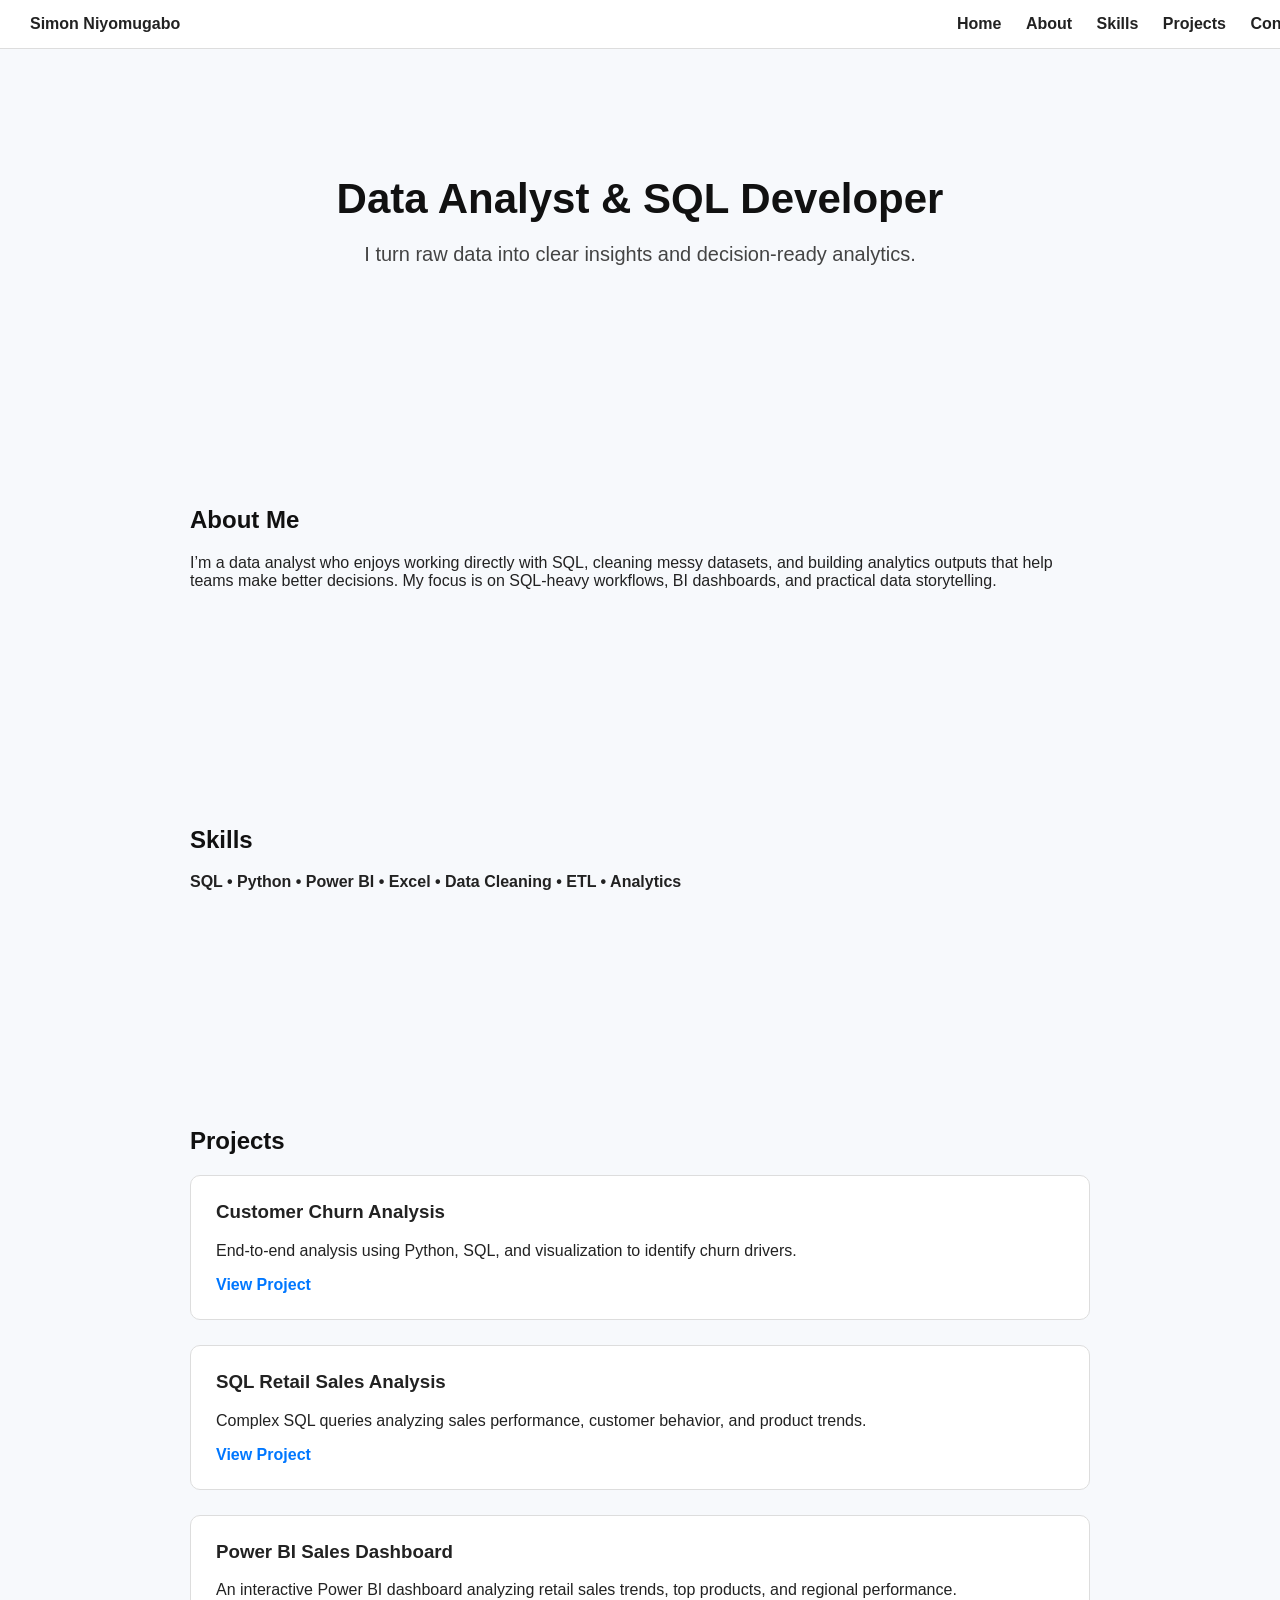
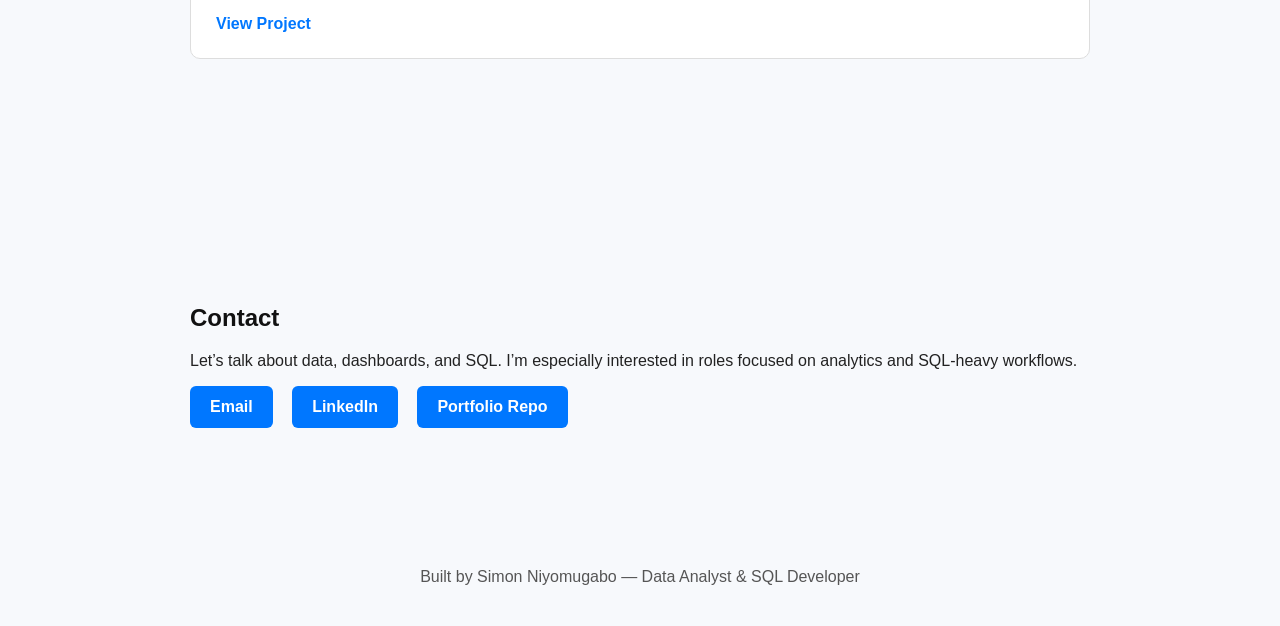
==== workspace.html @ 62934ad4 "Replace placeholder project with Power BI dashboard" ====
<!DOCTYPE html>
<html lang="en">
<head>
    <meta charset="UTF-8" />
    <meta name="viewport" content="width=device-width, initial-scale=1.0" />
    <title>Workspace | Simon Niyomugabo</title>

    <style>
        body {
            margin: 0;
            font-family: Arial, sans-serif;
            background: #f7f9fc;
            color: #222;
        }

        /* NAVBAR */
        nav {
            position: fixed;
            top: 0;
            width: 100%;
            background: white;
            border-bottom: 1px solid #ddd;
            padding: 15px 30px;
            z-index: 1000;
            display: flex;
            justify-content: space-between;
            align-items: center;
        }

        nav a {
            margin-left: 20px;
            text-decoration: none;
            color: #222;
            font-weight: bold;
        }

        nav a:hover {
            color: #0077ff;
        }

        /* SECTIONS */
        section {
            padding: 100px 40px;
            max-width: 900px;
            margin: auto;
        }

        h1, h2 {
            color: #111;
        }

        /* HERO */
        #hero {
            text-align: center;
            padding-top: 140px;
        }

        #hero h1 {
            font-size: 42px;
            margin-bottom: 10px;
        }

        #hero p {
            font-size: 20px;
            color: #444;
        }

        /* PROJECT CARDS */
        .project-card {
            background: white;
            padding: 25px;
            border-radius: 10px;
            border: 1px solid #ddd;
            margin-bottom: 25px;
        }

        .project-card h3 {
            margin-top: 0;
        }

        .project-card a {
            color: #0077ff;
            font-weight: bold;
            text-decoration: none;
        }

        .project-card a:hover {
            text-decoration: underline;
        }

        /* CONTACT BUTTONS */
        .contact-buttons a {
            display: inline-block;
            margin-right: 15px;
            padding: 12px 20px;
            background: #0077ff;
            color: white;
            border-radius: 6px;
            text-decoration: none;
            font-weight: bold;
        }

        .contact-buttons a:hover {
            background: #005fcc;
        }

        /* FOOTER */
        footer {
            text-align: center;
            padding: 40px;
            color: #555;
        }
    </style>
</head>

<body>

    <!-- NAVBAR -->
    <nav>
        <div><strong>Simon Niyomugabo</strong></div>
        <div>
            <a href="#hero">Home</a>
            <a href="#about">About</a>
            <a href="#skills">Skills</a>
            <a href="#projects">Projects</a>
            <a href="#contact">Contact</a>
        </div>
    </nav>

    <!-- HERO -->
    <section id="hero">
        <h1>Data Analyst & SQL Developer</h1>
        <p>I turn raw data into clear insights and decision‑ready analytics.</p>
    </section>

    <!-- ABOUT -->
    <section id="about">
        <h2>About Me</h2>
        <p>
            I’m a data analyst who enjoys working directly with SQL, cleaning messy datasets,
            and building analytics outputs that help teams make better decisions.
            My focus is on SQL‑heavy workflows, BI dashboards, and practical data storytelling.
        </p>
    </section>

    <!-- SKILLS -->
    <section id="skills">
        <h2>Skills</h2>
        <p><strong>SQL • Python • Power BI • Excel • Data Cleaning • ETL • Analytics</strong></p>
    </section>

    <!-- PROJECTS -->
    <section id="projects">
        <h2>Projects</h2>

        <div class="project-card">
            <h3>Customer Churn Analysis</h3>
            <p>End‑to‑end analysis using Python, SQL, and visualization to identify churn drivers.</p>
            <a href="https://github.com/niyonzansabandi-ai/customer-churn-analysis" class="btn">View Project</a>
        </div>

        <div class="project-card">
            <h3>SQL Retail Sales Analysis</h3>
            <p>Complex SQL queries analyzing sales performance, customer behavior, and product trends.</p>
            <a href="https://github.com/niyonzansabandi-ai/retail-sales-sql-analysis" class="btn">View Project</a>
        </div>

        <div class="project-card">
            <h3>Power BI Sales Dashboard</h3>
            <p>An interactive Power BI dashboard analyzing retail sales trends, top products, and regional performance.</p>
            <a href="https://github.com/niyonzansabandi-ai/powerbi-sales-dashboard" class="btn">View Project</a>
        </div>

 </section>

    <!-- CONTACT -->
    <section id="contact">
        <h2>Contact</h2>
        <p>
            Let’s talk about data, dashboards, and SQL.
            I’m especially interested in roles focused on analytics and SQL‑heavy workflows.
        </p>

        <div class="contact-buttons">
            <a href="mailto:niyonzansabandi.ai@gmail.com">Email</a>
            <a href="https://www.linkedin.com/in/nzansabandi-niyomugabo-5a28b7291">LinkedIn</a>
            <a href="https://github.com/niyonzansabandi-ai/portfolio-site-">Portfolio Repo</a>
        </div>
    </section>

    <!-- FOOTER -->
    <footer>
        Built by Simon Niyomugabo — Data Analyst & SQL Developer
    </footer>

</body>
</html>
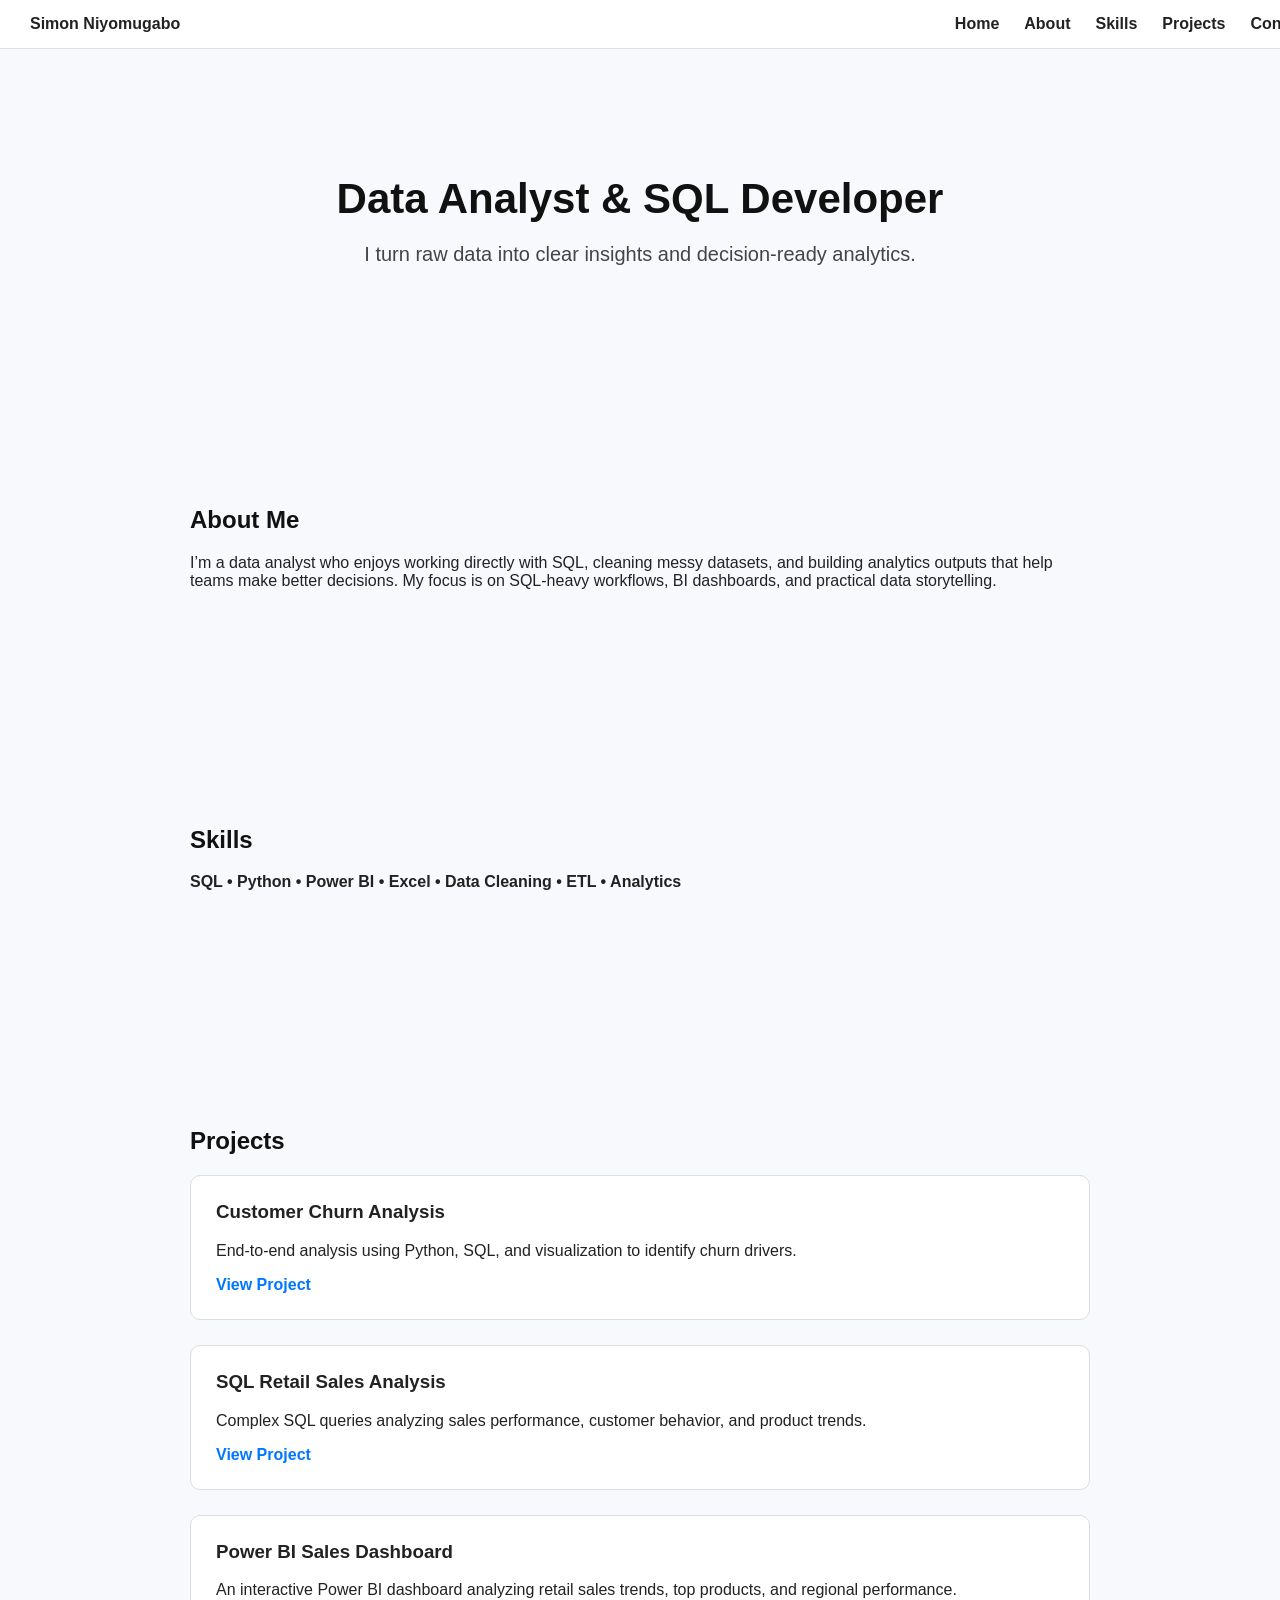
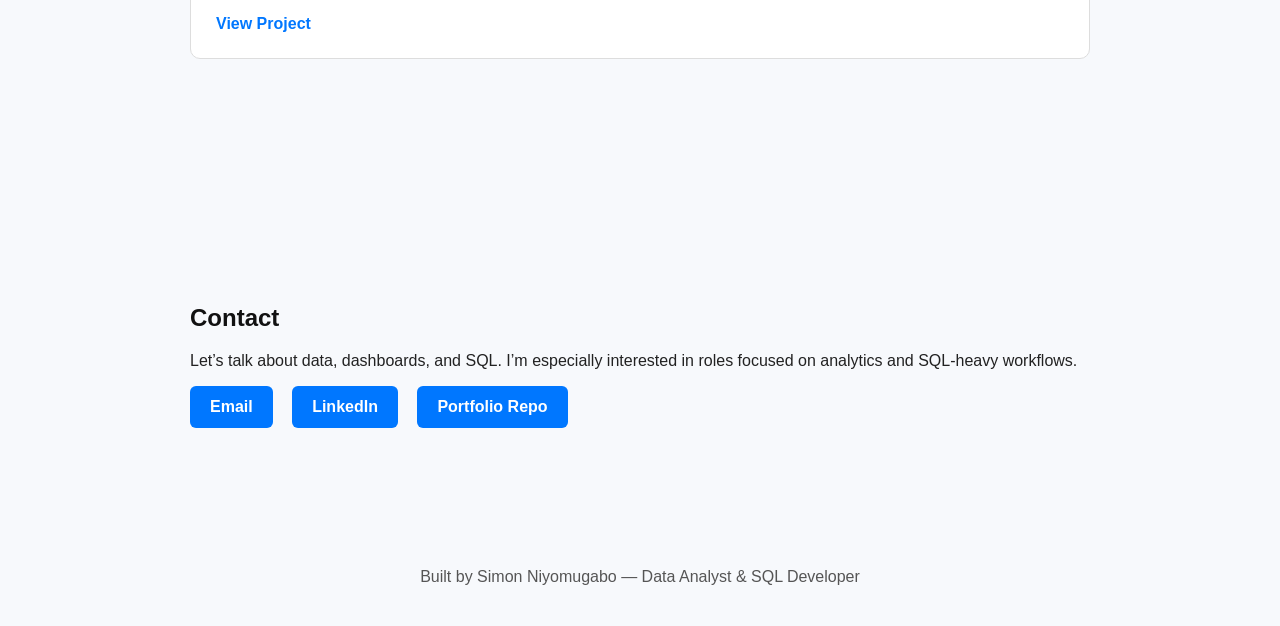
==== commit fe04317f: "Enhance navbar layout and styling" ====
--- a/workspace.html
+++ b/workspace.html
@@ -22,16 +22,22 @@
             border-bottom: 1px solid #ddd;
             padding: 15px 30px;
             z-index: 1000;
+
             display: flex;
             justify-content: space-between;
             align-items: center;
         }
 
+        nav .nav-links {
+            display: flex;
+            gap: 25px;
+        }
+
         nav a {
-            margin-left: 20px;
             text-decoration: none;
             color: #222;
             font-weight: bold;
+            white-space: nowrap;
         }
 
         nav a:hover {
@@ -118,7 +124,8 @@
     <!-- NAVBAR -->
     <nav>
         <div><strong>Simon Niyomugabo</strong></div>
-        <div>
+
+        <div class="nav-links">
             <a href="#hero">Home</a>
             <a href="#about">About</a>
             <a href="#skills">Skills</a>
@@ -171,7 +178,7 @@
             <a href="https://github.com/niyonzansabandi-ai/powerbi-sales-dashboard" class="btn">View Project</a>
         </div>
 
- </section>
+    </section>
 
     <!-- CONTACT -->
     <section id="contact">
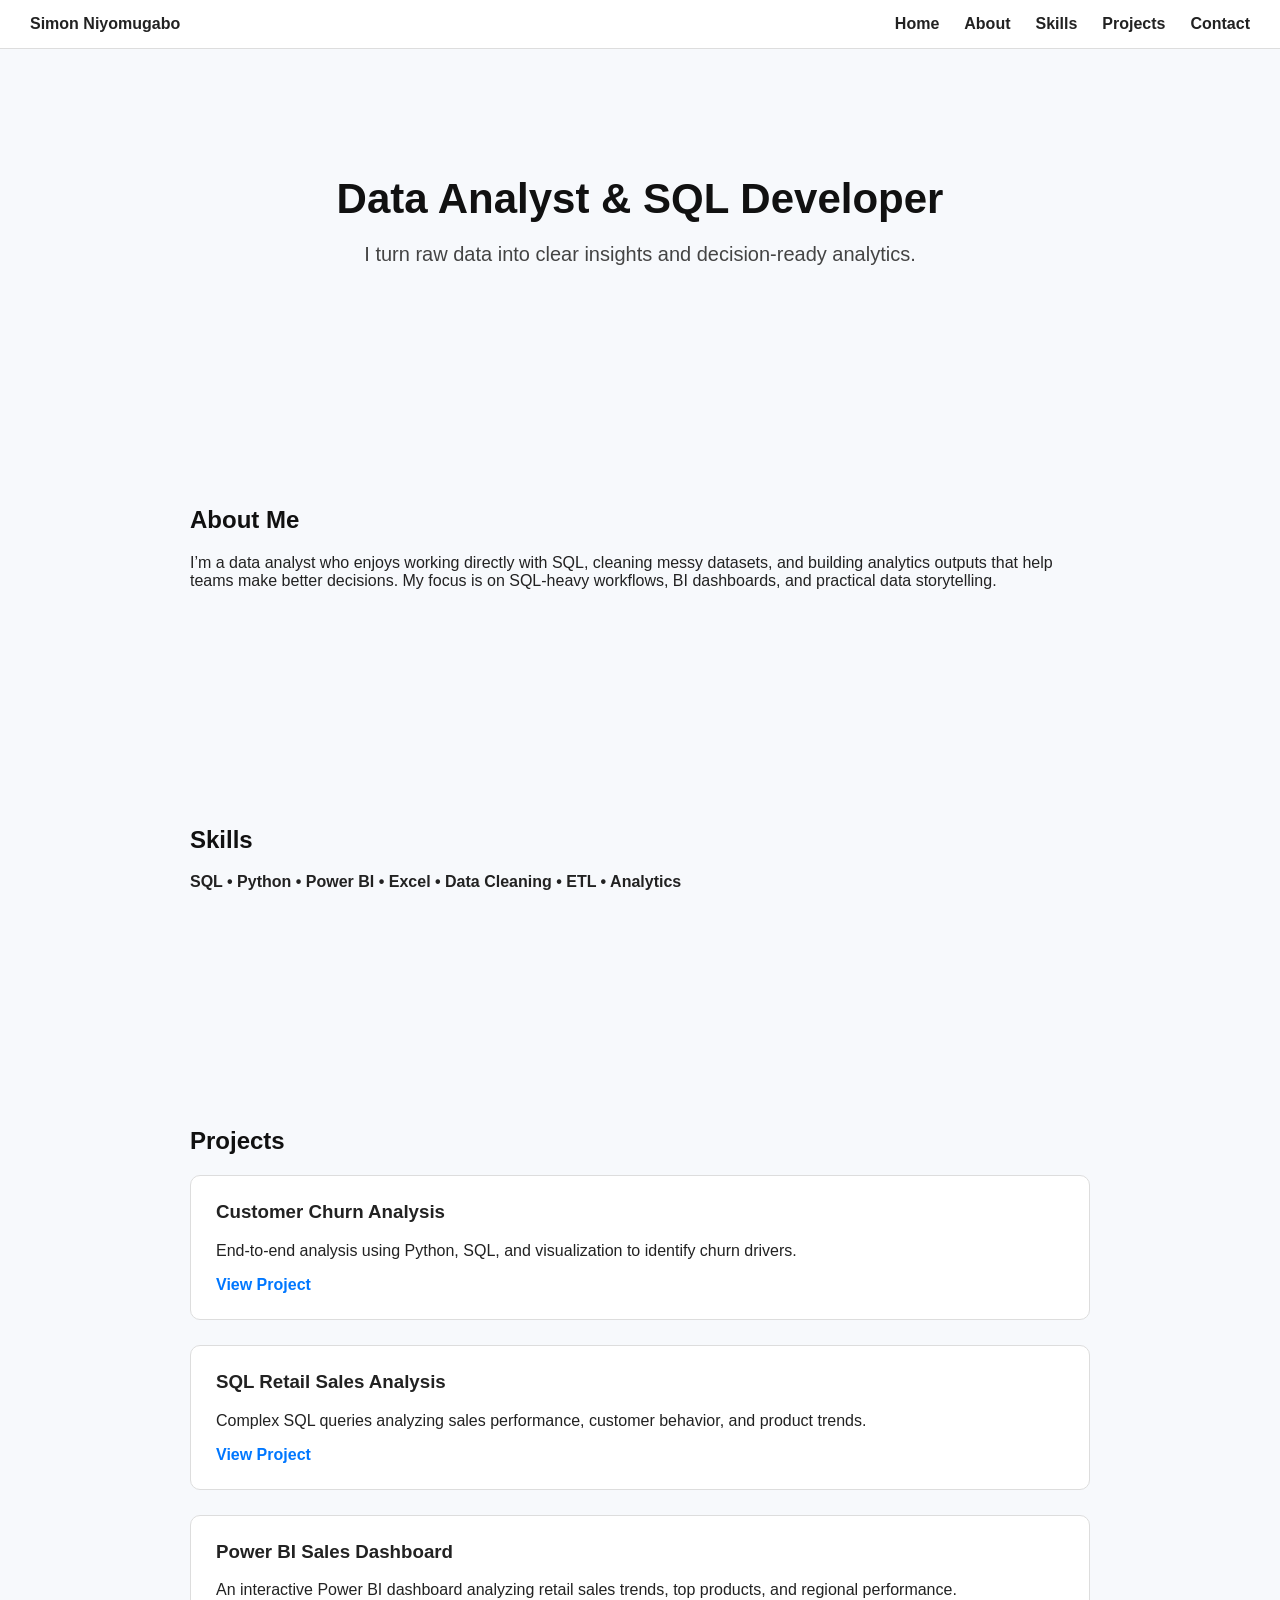
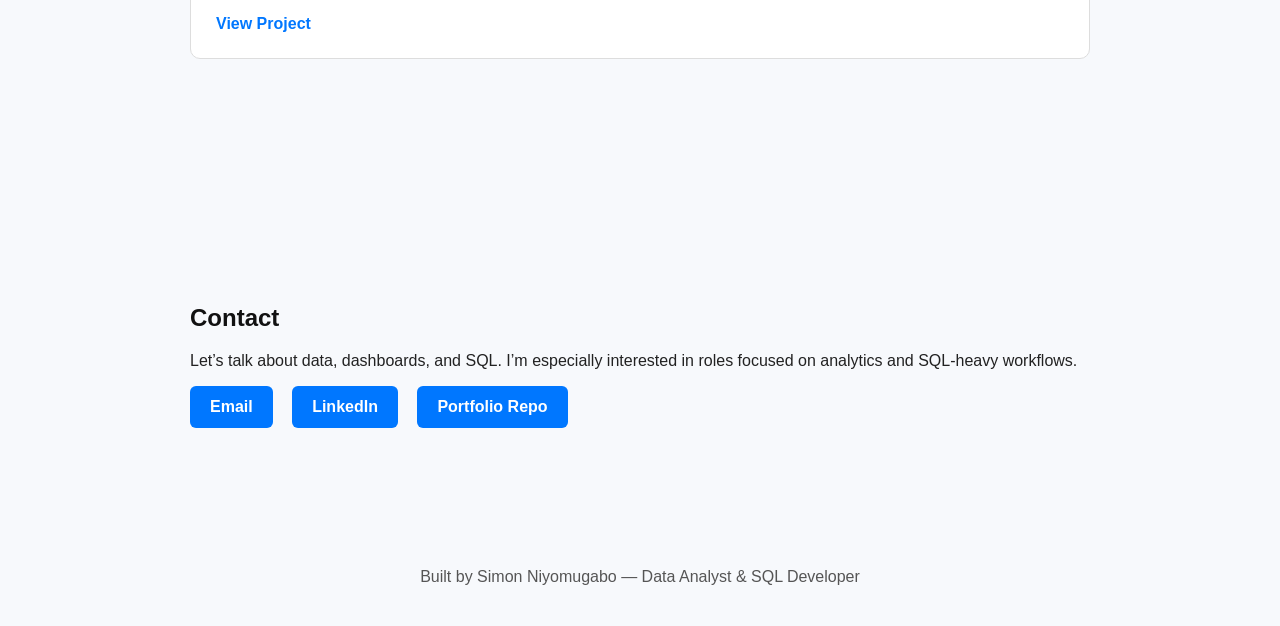
==== commit d110437c: "Fix navbar width and box-sizing properties" ====
--- a/workspace.html
+++ b/workspace.html
@@ -5,6 +5,11 @@
     <meta name="viewport" content="width=device-width, initial-scale=1.0" />
     <title>Workspace | Simon Niyomugabo</title>
 
+    <!-- CACHE-BUSTING -->
+    <meta http-equiv="Cache-Control" content="no-cache, no-store, must-revalidate" />
+    <meta http-equiv="Pragma" content="no-cache" />
+    <meta http-equiv="Expires" content="0" />
+
     <style>
         body {
             margin: 0;
@@ -17,7 +22,8 @@
         nav {
             position: fixed;
             top: 0;
-            width: 100%;
+            width: 100%;              /* FIXED */
+            box-sizing: border-box;   /* FIXED */
             background: white;
             border-bottom: 1px solid #ddd;
             padding: 15px 30px;
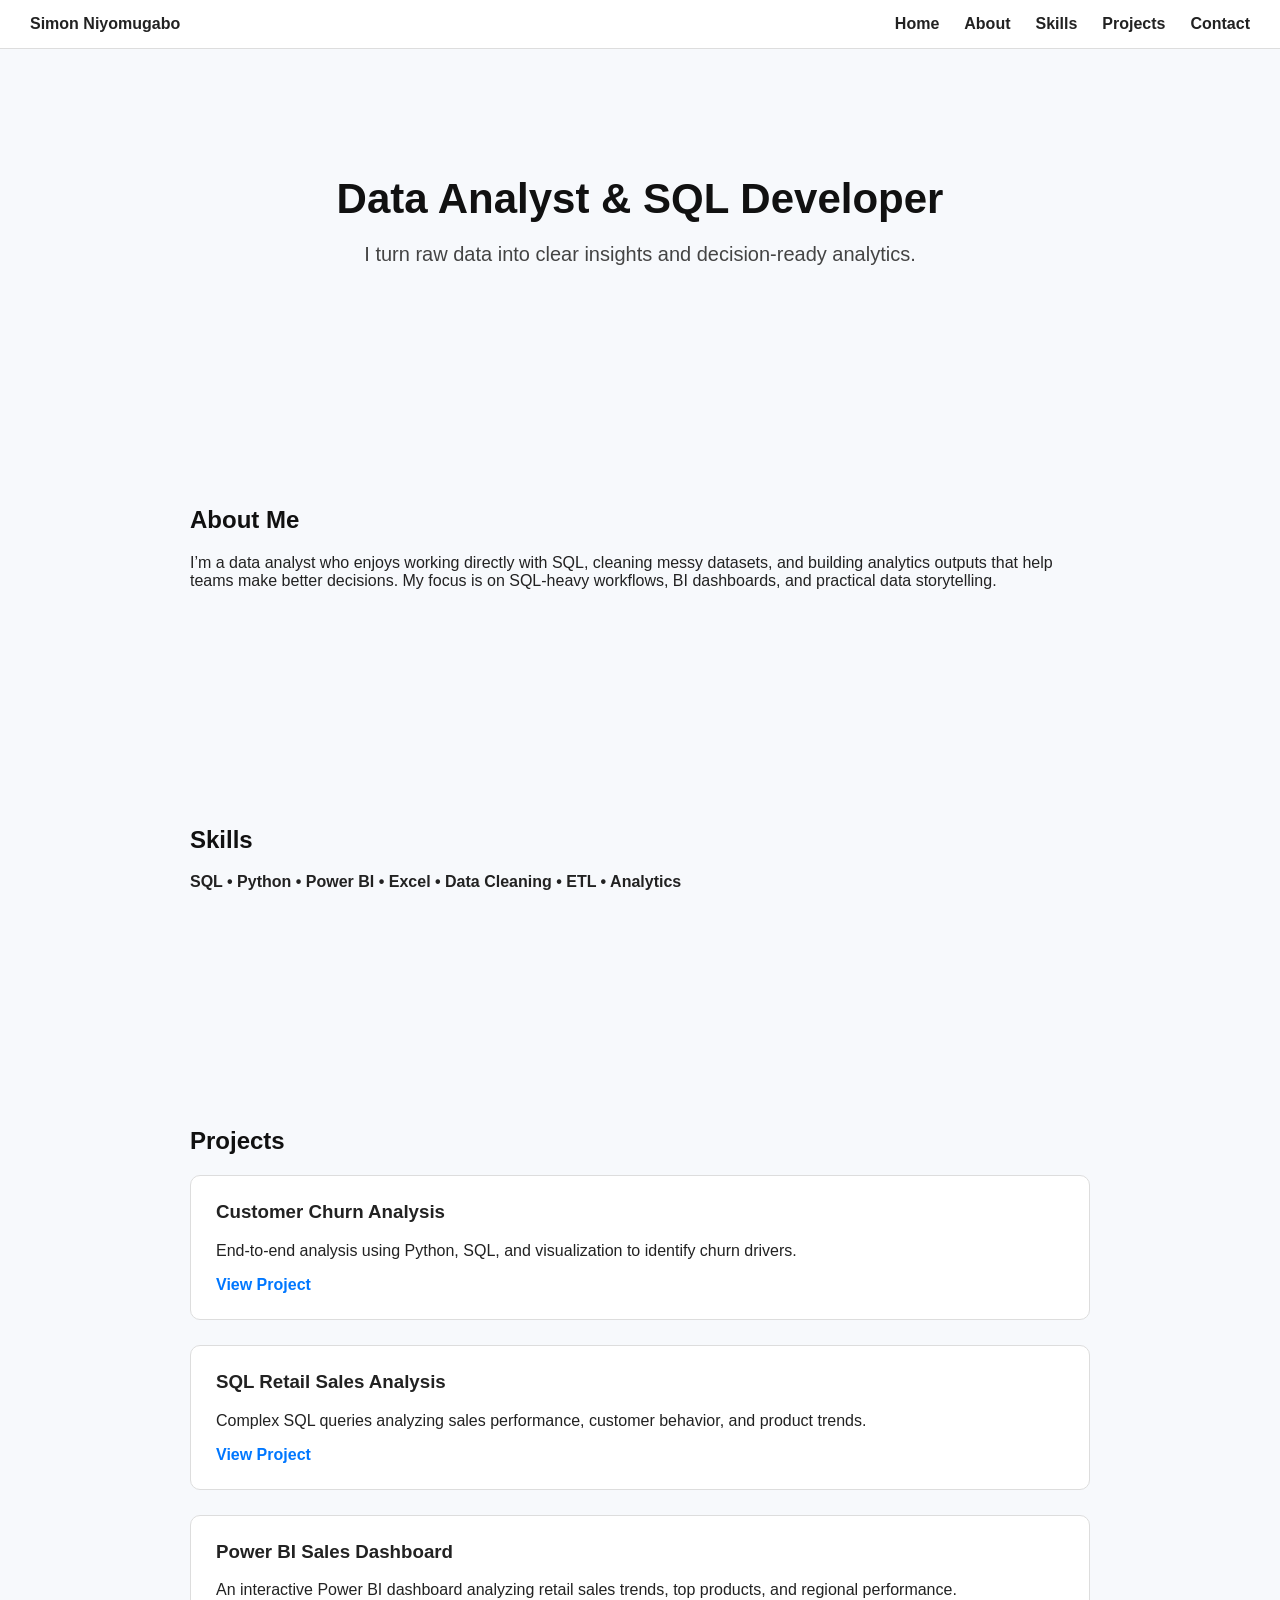
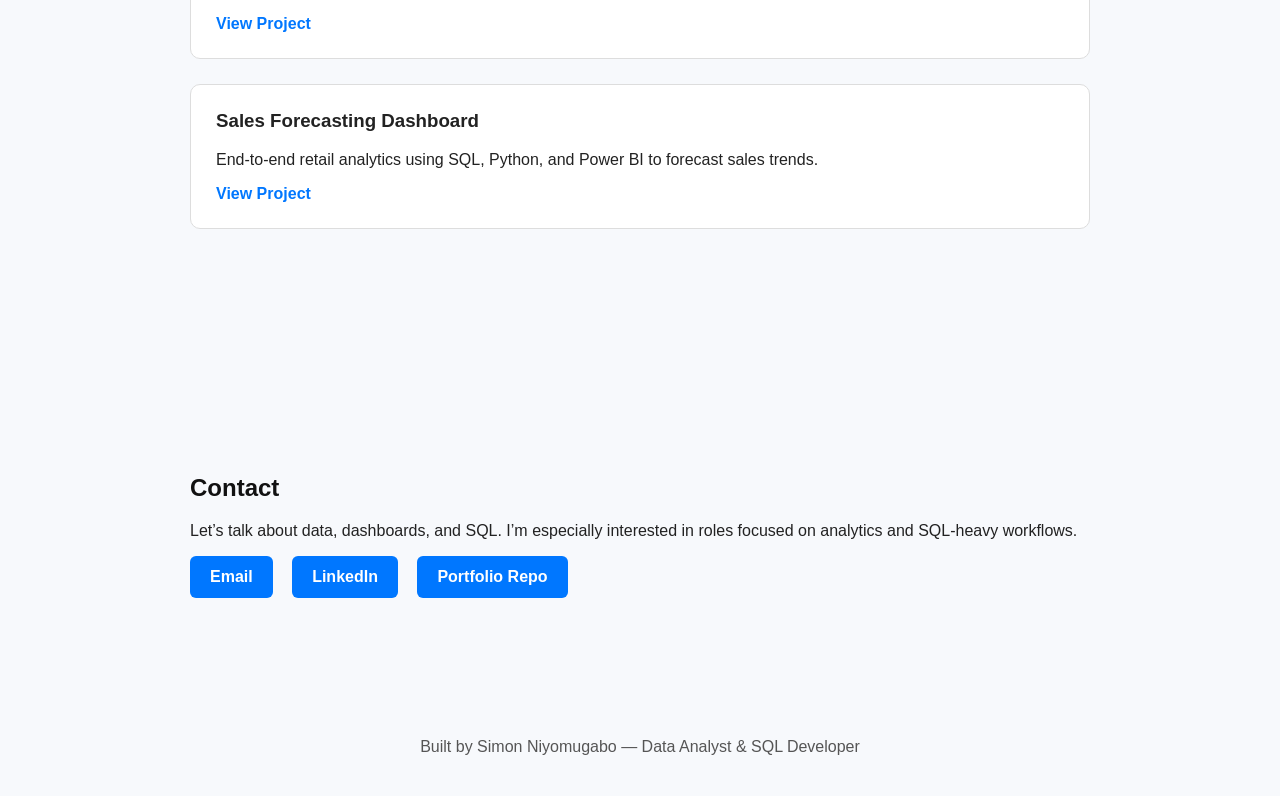
==== commit f531aa50: "Add new project card for Sales Forecasting Dashboard" ====
--- a/workspace.html
+++ b/workspace.html
@@ -163,28 +163,34 @@
     </section>
 
     <!-- PROJECTS -->
-    <section id="projects">
-        <h2>Projects</h2>
-
-        <div class="project-card">
-            <h3>Customer Churn Analysis</h3>
-            <p>End‑to‑end analysis using Python, SQL, and visualization to identify churn drivers.</p>
-            <a href="https://github.com/niyonzansabandi-ai/customer-churn-analysis" class="btn">View Project</a>
-        </div>
-
-        <div class="project-card">
-            <h3>SQL Retail Sales Analysis</h3>
-            <p>Complex SQL queries analyzing sales performance, customer behavior, and product trends.</p>
-            <a href="https://github.com/niyonzansabandi-ai/retail-sales-sql-analysis" class="btn">View Project</a>
-        </div>
-
-        <div class="project-card">
-            <h3>Power BI Sales Dashboard</h3>
-            <p>An interactive Power BI dashboard analyzing retail sales trends, top products, and regional performance.</p>
-            <a href="https://github.com/niyonzansabandi-ai/powerbi-sales-dashboard" class="btn">View Project</a>
-        </div>
-
-    </section>
+<section id="projects">
+    <h2>Projects</h2>
+
+    <div class="project-card">
+        <h3>Customer Churn Analysis</h3>
+        <p>End‑to‑end analysis using Python, SQL, and visualization to identify churn drivers.</p>
+        <a href="https://github.com/niyonzansabandi-ai/customer-churn-analysis" class="btn">View Project</a>
+    </div>
+
+    <div class="project-card">
+        <h3>SQL Retail Sales Analysis</h3>
+        <p>Complex SQL queries analyzing sales performance, customer behavior, and product trends.</p>
+        <a href="https://github.com/niyonzansabandi-ai/retail-sales-sql-analysis" class="btn">View Project</a>
+    </div>
+
+    <div class="project-card">
+        <h3>Power BI Sales Dashboard</h3>
+        <p>An interactive Power BI dashboard analyzing retail sales trends, top products, and regional performance.</p>
+        <a href="https://github.com/niyonzansabandi-ai/powerbi-sales-dashboard" class="btn">View Project</a>
+    </div>
+
+    <div class="project-card">
+        <h3>Sales Forecasting Dashboard</h3>
+        <p>End‑to‑end retail analytics using SQL, Python, and Power BI to forecast sales trends.</p>
+        <a href="https://github.com/niyonzansabandi-ai/sales-forecasting-dashboard" class="btn">View Project</a>
+    </div>
+
+</section>
 
     <!-- CONTACT -->
     <section id="contact">
@@ -195,7 +201,7 @@
         </p>
 
         <div class="contact-buttons">
-            <a href="mailto:niyonzansabandi.ai@gmail.com">Email</a>
+            <a href="mailto:niyonzansabandi@gmail.com">Email</a>
             <a href="https://www.linkedin.com/in/nzansabandi-niyomugabo-5a28b7291">LinkedIn</a>
             <a href="https://github.com/niyonzansabandi-ai/portfolio-site-">Portfolio Repo</a>
         </div>
